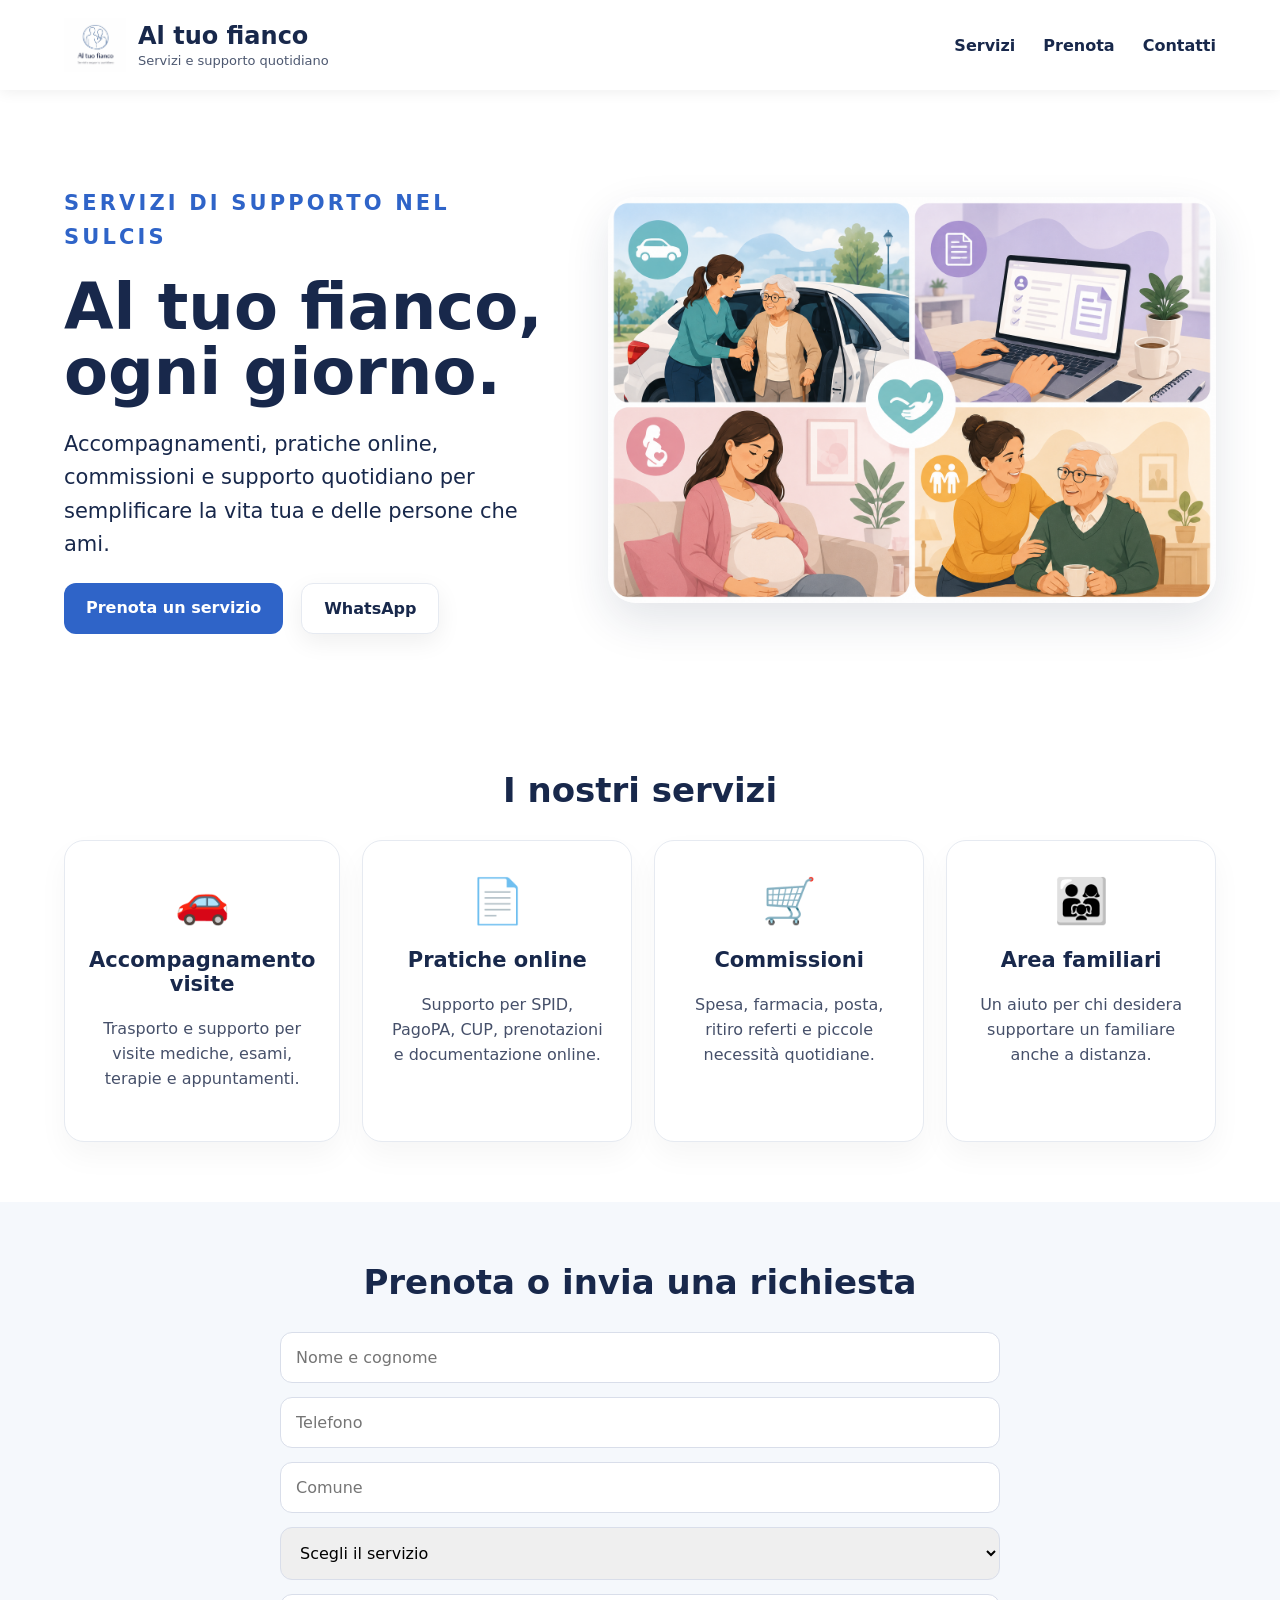
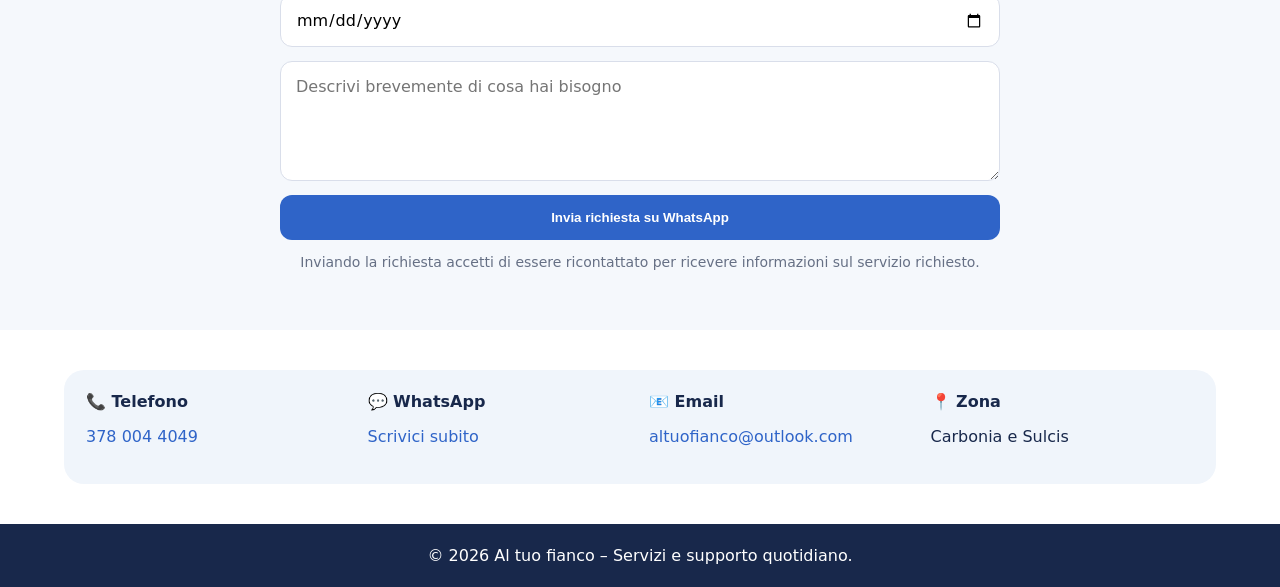
==== index.html @ 039724ca "Add files via upload" ====
<!doctype html>
<html lang="it">
<head>
  <meta charset="utf-8" />
  <meta name="viewport" content="width=device-width, initial-scale=1" />
  <title>Al tuo fianco</title>
  <meta name="theme-color" content="#1f3f70" />
  <link rel="manifest" href="manifest.json" />
  <link rel="stylesheet" href="style.css" />
</head>
<body>
<header class="topbar">
  <div class="brand">
    <img src="logo.jpeg" alt="Al tuo fianco">
    <div>
      <b>Al tuo fianco</b>
      <span>Servizi e supporto quotidiano</span>
    </div>
  </div>
  <nav>
    <a href="#servizi">Servizi</a>
    <a href="#prenota">Prenota</a>
    <a href="#contatti">Contatti</a>
  </nav>
</header>

<section class="hero">
  <div class="hero-text">
    <p class="eyebrow">Servizi di supporto nel Sulcis</p>
    <h1>Al tuo fianco,<br>ogni giorno.</h1>
    <p>Accompagnamenti, pratiche online, commissioni e supporto quotidiano per semplificare la vita tua e delle persone che ami.</p>
    <div class="actions">
      <a class="btn" href="#prenota">Prenota un servizio</a>
      <a class="btn light" target="_blank" href="https://wa.me/393780044049?text=Ciao%2C%20vorrei%20informazioni%20su%20un%20servizio%20di%20Al%20tuo%20fianco.">WhatsApp</a>
    </div>
  </div>
  <div class="hero-visual">
    <img src="hero.png" alt="Servizi Al tuo fianco: accompagnamenti, pratiche, supporto quotidiano e assistenza">
  </div>
</section>

<section id="servizi" class="section">
  <h2>I nostri servizi</h2>
  <div class="cards">
    <article><span>🚗</span><h3>Accompagnamento visite</h3><p>Trasporto e supporto per visite mediche, esami, terapie e appuntamenti.</p></article>
    <article><span>📄</span><h3>Pratiche online</h3><p>Supporto per SPID, PagoPA, CUP, prenotazioni e documentazione online.</p></article>
    <article><span>🛒</span><h3>Commissioni</h3><p>Spesa, farmacia, posta, ritiro referti e piccole necessità quotidiane.</p></article>
    <article><span>👨‍👩‍👧</span><h3>Area familiari</h3><p>Un aiuto per chi desidera supportare un familiare anche a distanza.</p></article>
  </div>
</section>

<section id="prenota" class="section form-section">
  <h2>Prenota o invia una richiesta</h2>
  <form id="requestForm">
    <input name="nome" placeholder="Nome e cognome" required>
    <input name="telefono" placeholder="Telefono" required>
    <input name="comune" placeholder="Comune" required>
    <select name="servizio" required>
      <option value="">Scegli il servizio</option>
      <option>Accompagnamento visite</option>
      <option>Pratiche online</option>
      <option>Commissioni</option>
      <option>Area familiari</option>
      <option>Altro</option>
    </select>
    <input name="data" type="date">
    <textarea name="note" placeholder="Descrivi brevemente di cosa hai bisogno"></textarea>
    <button type="submit">Invia richiesta su WhatsApp</button>
    <p class="privacy-note">Inviando la richiesta accetti di essere ricontattato per ricevere informazioni sul servizio richiesto.</p>
  </form>
</section>

<section id="contatti" class="contacts">
  <div><b>📞 Telefono</b><p><a href="tel:+393780044049">378 004 4049</a></p></div>
  <div><b>💬 WhatsApp</b><p><a target="_blank" href="https://wa.me/393780044049">Scrivici subito</a></p></div>
  <div><b>📧 Email</b><p><a href="mailto:altuofianco@outlook.com">altuofianco@outlook.com</a></p></div>
  <div><b>📍 Zona</b><p>Carbonia e Sulcis</p></div>
</section>

<footer>© 2026 Al tuo fianco – Servizi e supporto quotidiano.</footer>
<script src="app.js"></script>
</body>
</html>
---- style.css ----
:root{
  --blue:#18284b;
  --accent:#2f64c8;
  --soft:#f5f8fc;
  --green:#1b8f6a;
}

*{box-sizing:border-box}

html{scroll-behavior:smooth}

body{
  margin:0;
  font-family:system-ui,-apple-system,Segoe UI,Roboto,Arial,sans-serif;
  color:var(--blue);
  background:white;
}

.topbar{
  position:sticky;
  top:0;
  background:white;
  z-index:20;
  display:flex;
  align-items:center;
  justify-content:space-between;
  padding:14px 5%;
  box-shadow:0 2px 14px #0001;
}

.brand{
  display:flex;
  gap:12px;
  align-items:center;
}

.brand img{
  width:62px;
  height:62px;
  object-fit:contain;
}

.brand b{
  font-size:24px;
  display:block;
}

.brand span{
  font-size:13px;
  color:#4d5870;
}

nav{
  display:flex;
  gap:28px;
}

nav a{
  color:var(--blue);
  text-decoration:none;
  font-weight:700;
}

.hero{
  min-height:620px;
  display:grid;
  grid-template-columns:minmax(320px,0.9fr) minmax(420px,1.1fr);
  gap:46px;
  align-items:center;
  padding:70px 5%;
  background:#fff;
}

.hero-text{max-width:620px}

.eyebrow{
  text-transform:uppercase;
  letter-spacing:.15em;
  font-weight:800;
  color:#2f64c8;
}

h1{
  font-size:64px;
  line-height:1.02;
  margin:10px 0 22px;
}

h2{
  text-align:center;
  font-size:34px;
  margin:0 0 30px;
}

.hero p{
  font-size:21px;
  line-height:1.6;
}

.actions{
  display:flex;
  gap:18px;
  flex-wrap:wrap;
}

.btn,button{
  background:var(--accent);
  color:white;
  padding:15px 22px;
  border-radius:12px;
  text-decoration:none;
  border:0;
  font-weight:800;
  cursor:pointer;
}

.btn.light{
  background:white;
  color:var(--blue);
  box-shadow:0 8px 24px #0001;
  border:1px solid #e6eaf1;
}

.hero-visual{
  width:100%;
  border-radius:28px;
  overflow:hidden;
  box-shadow:0 18px 45px rgba(24,40,75,.12);
}

.hero-visual img{
  width:100%;
  display:block;
}

.section{padding:60px 5%}

.cards{
  display:grid;
  grid-template-columns:repeat(4,1fr);
  gap:22px;
}

.cards article{
  background:white;
  border:1px solid #e6eaf1;
  border-radius:20px;
  padding:34px 24px;
  text-align:center;
  box-shadow:0 14px 30px #0000000a;
}

.cards span{font-size:44px}
.cards h3{font-size:21px}
.cards p{line-height:1.55;color:#46506a}

.form-section{background:var(--soft)}

form{
  max-width:720px;
  margin:auto;
  display:grid;
  gap:14px;
}

input,select,textarea{
  width:100%;
  padding:15px;
  border:1px solid #d9deea;
  border-radius:12px;
  font:inherit;
}

textarea{min-height:120px}

.privacy-note{
  margin:0;
  color:#667085;
  font-size:14px;
  text-align:center;
}

.contacts{
  margin:40px 5%;
  background:#f0f5fb;
  border-radius:20px;
  padding:22px;
  display:grid;
  grid-template-columns:repeat(4,1fr);
  gap:18px;
}

.contacts a{
  color:var(--accent);
  text-decoration:none;
}

footer{
  text-align:center;
  background:var(--blue);
  color:white;
  padding:22px;
}

@media(max-width:1000px){
  .hero{
    grid-template-columns:1fr;
    padding:44px 6%;
  }
  .hero-text{max-width:100%}
  h1{font-size:50px}
  .cards{grid-template-columns:repeat(2,1fr)}
}

@media(max-width:800px){
  .topbar{align-items:flex-start}
  .brand b{font-size:19px}
  nav{display:none}
  h1{font-size:44px}
  .hero p{font-size:18px}
  .cards,.contacts{grid-template-columns:1fr}
}
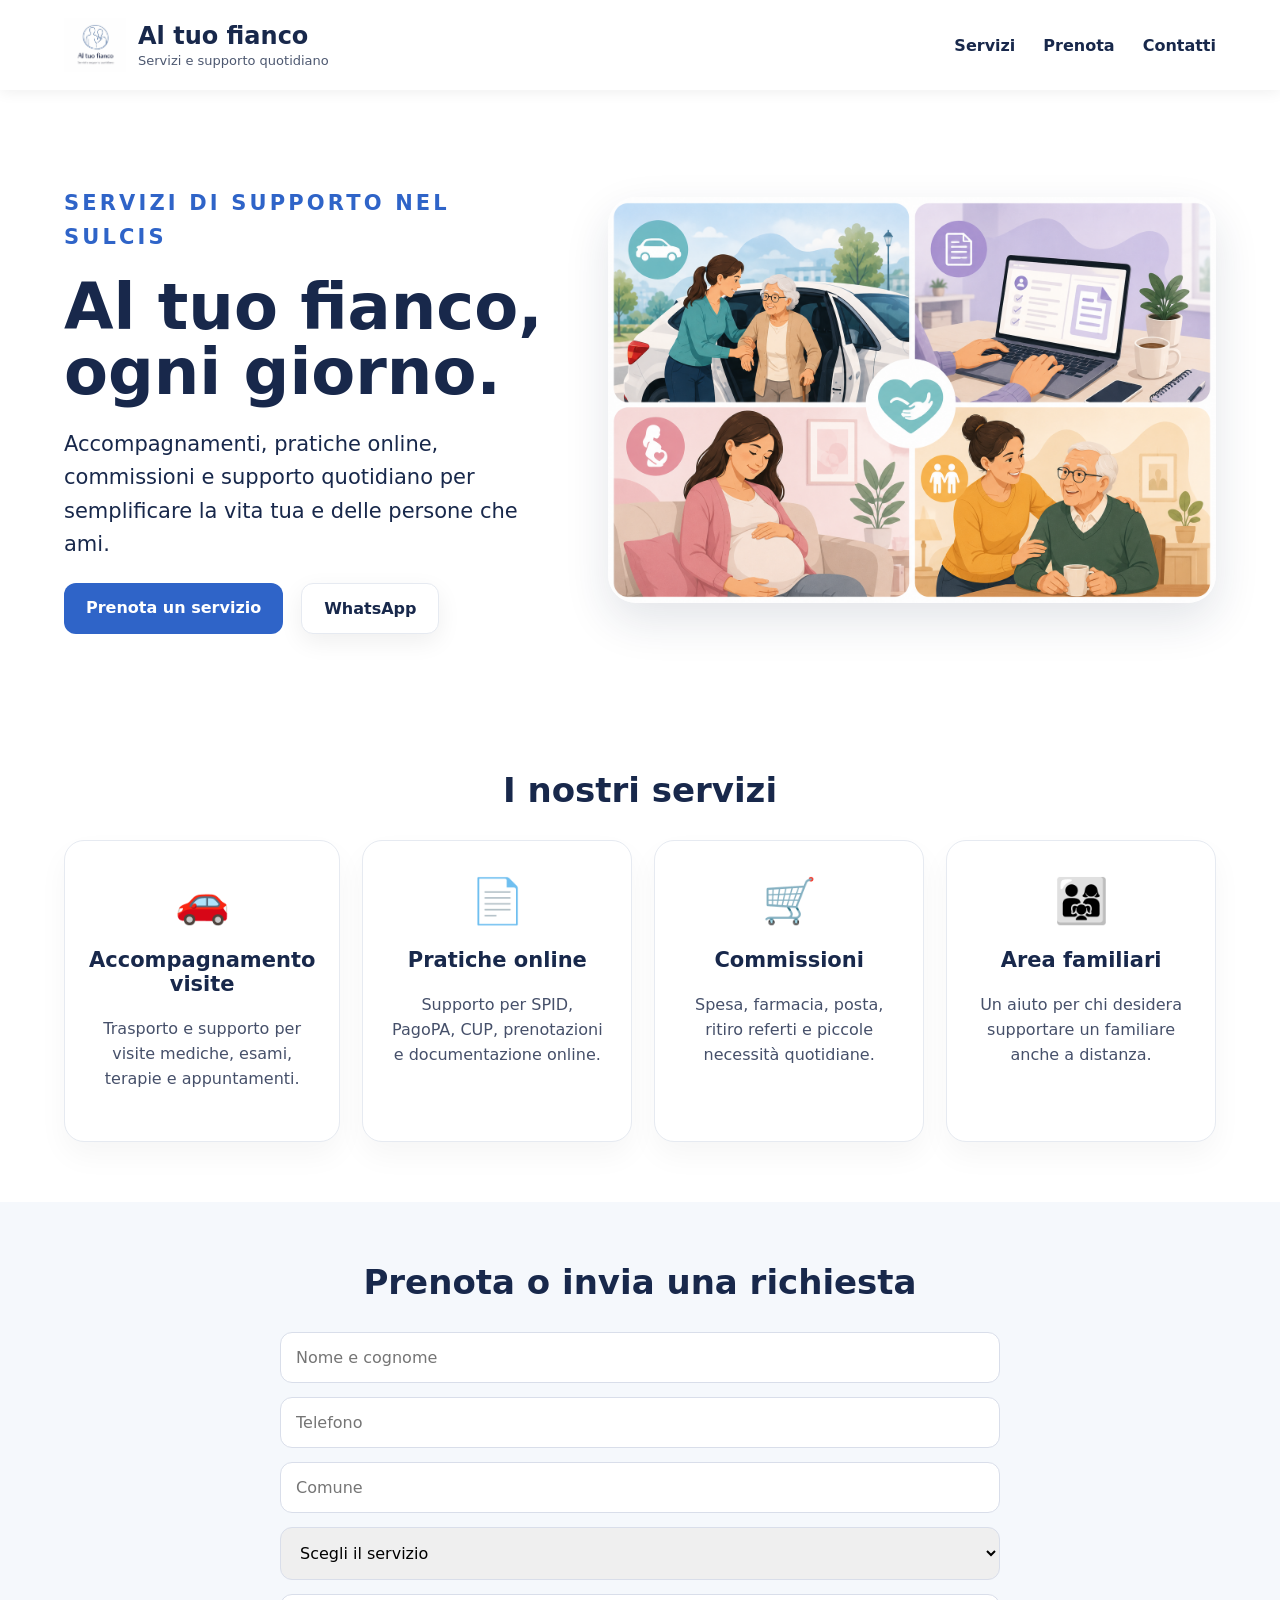
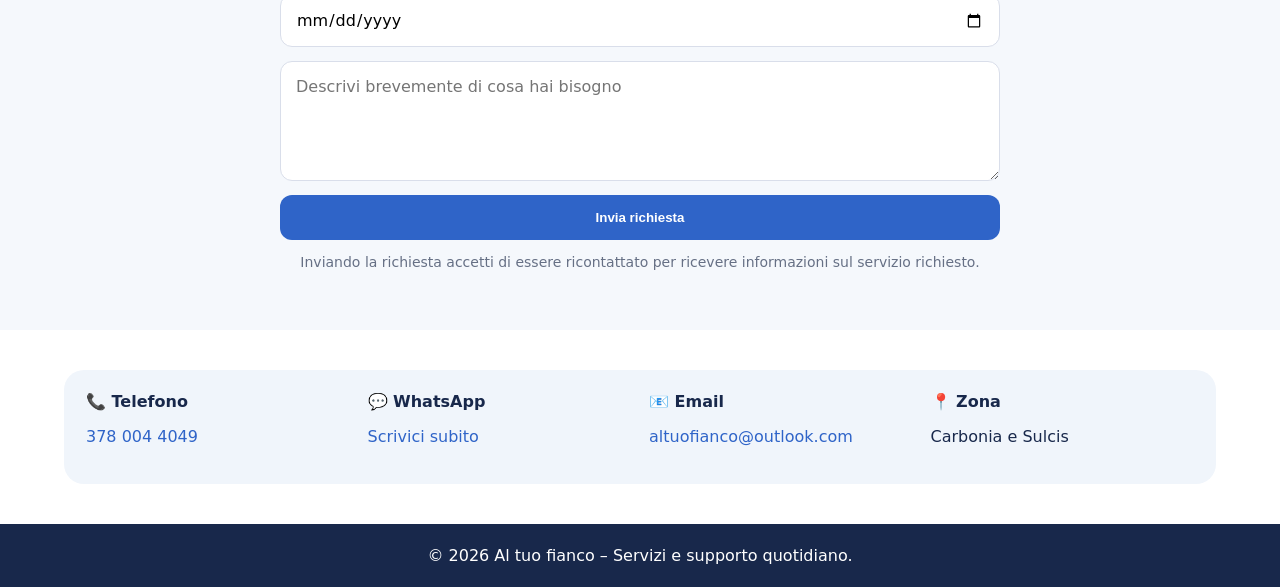
==== commit 8cd88e4e: "Update index.html" ====
--- a/index.html
+++ b/index.html
@@ -51,7 +51,10 @@
 
 <section id="prenota" class="section form-section">
   <h2>Prenota o invia una richiesta</h2>
-  <form id="requestForm">
+  <form id="requestForm" action="https://formsubmit.co/altuofianco@outlook.com" method="POST">
+   <input type="hidden" name="_subject" value="Nuova richiesta da Al tuo fianco Sulcis">
+<input type="hidden" name="_captcha" value="false">
+<input type="hidden" name="_template" value="table"> 
     <input name="nome" placeholder="Nome e cognome" required>
     <input name="telefono" placeholder="Telefono" required>
     <input name="comune" placeholder="Comune" required>
@@ -65,7 +68,7 @@
     </select>
     <input name="data" type="date">
     <textarea name="note" placeholder="Descrivi brevemente di cosa hai bisogno"></textarea>
-    <button type="submit">Invia richiesta su WhatsApp</button>
+    <button type="submit">Invia richiesta </button>
     <p class="privacy-note">Inviando la richiesta accetti di essere ricontattato per ricevere informazioni sul servizio richiesto.</p>
   </form>
 </section>
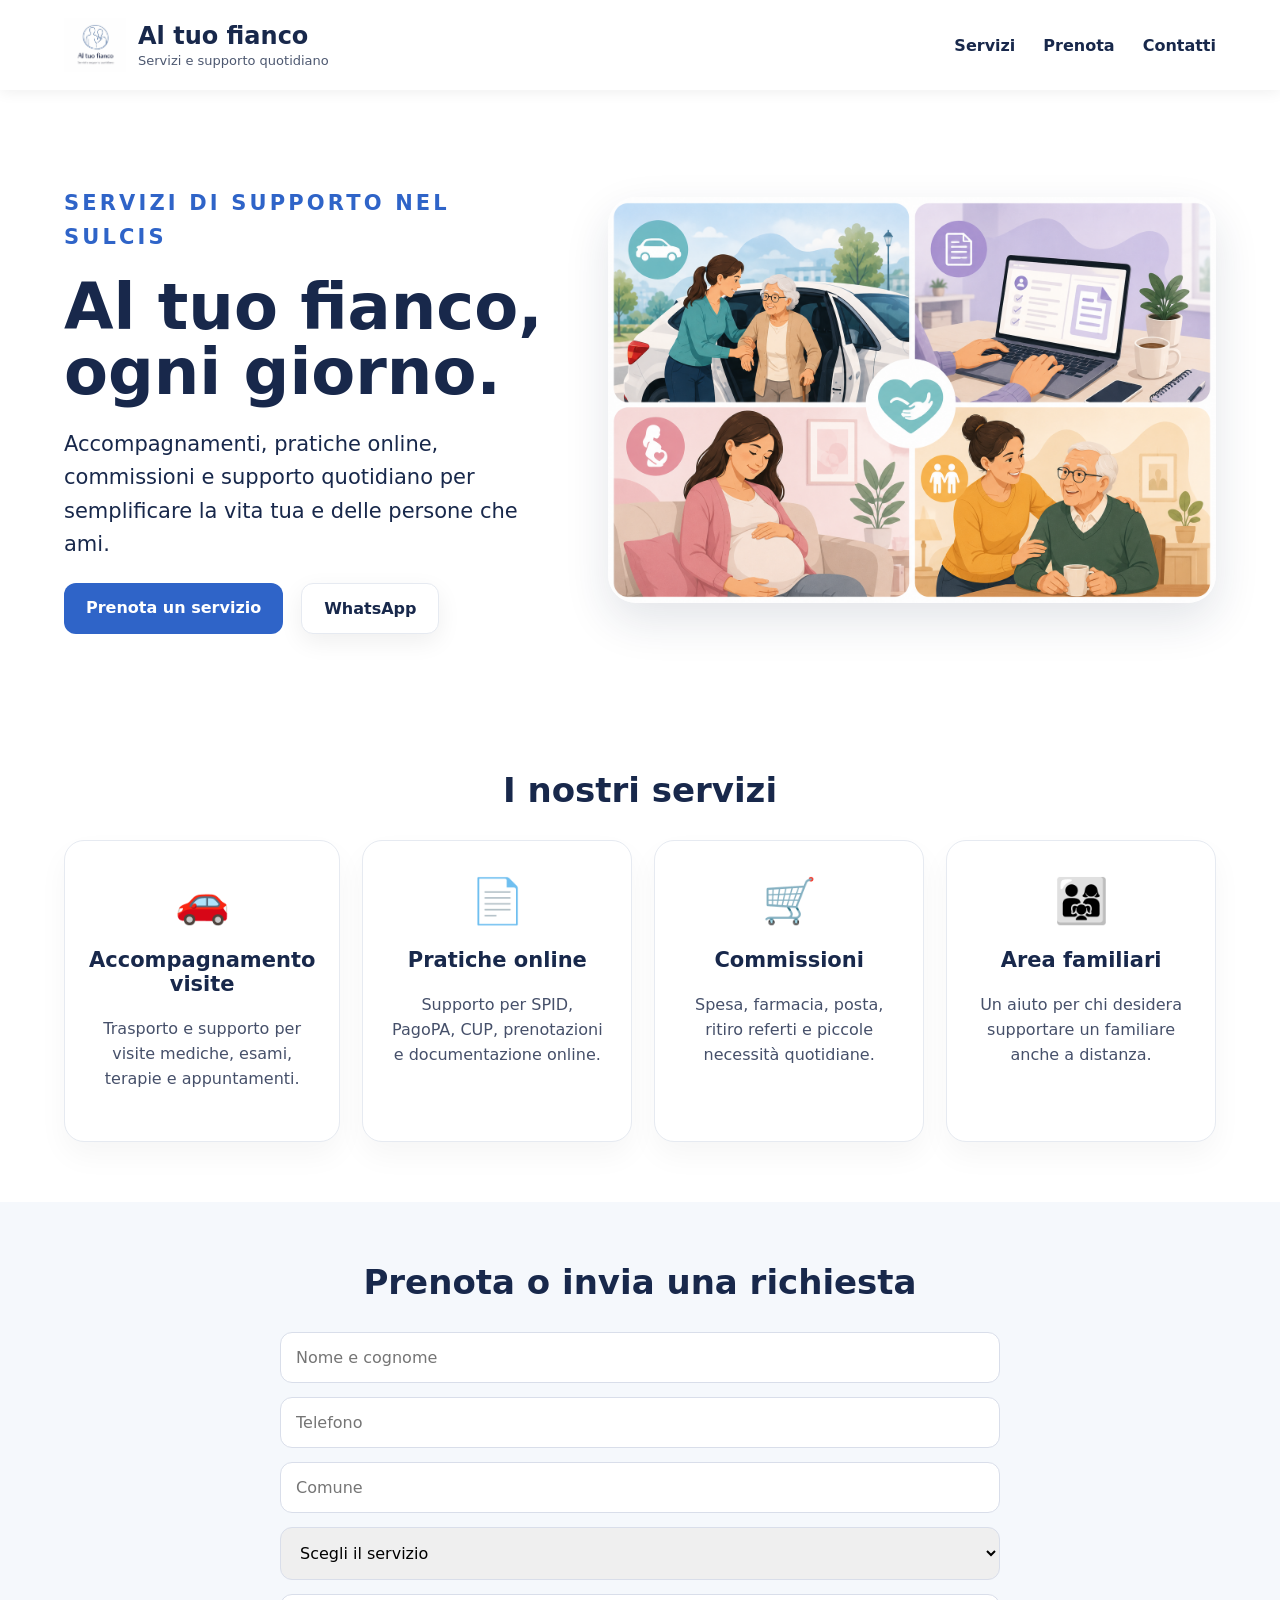
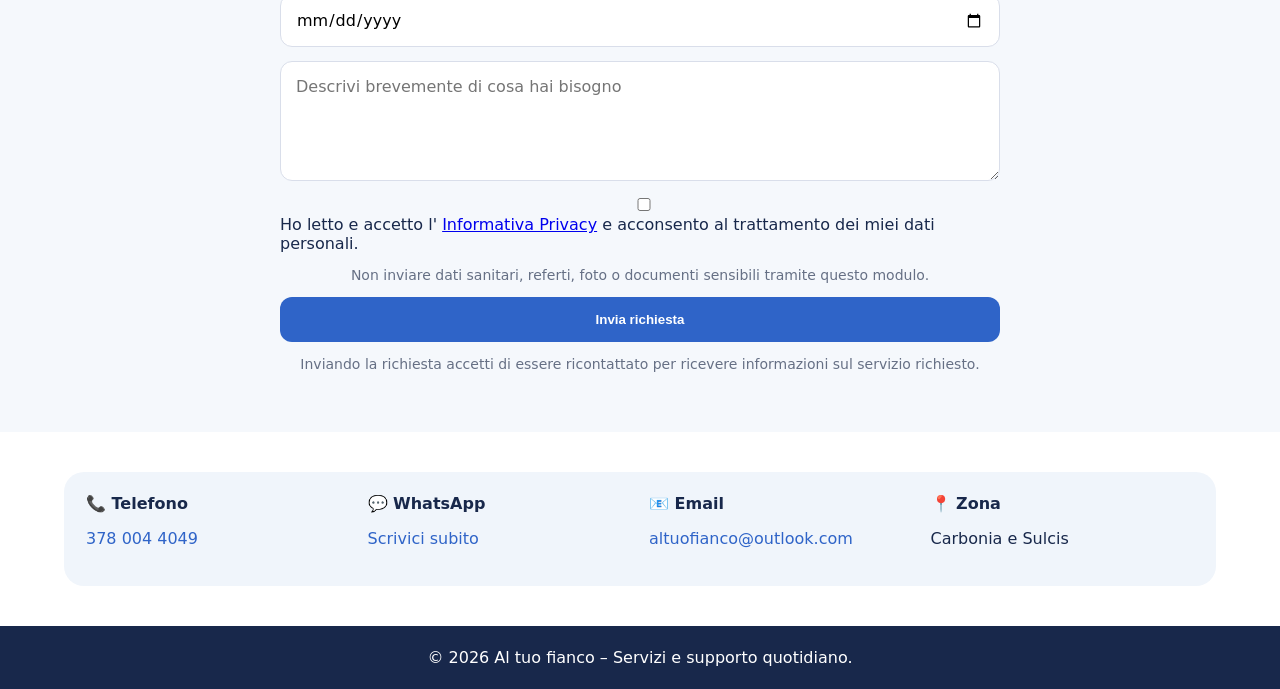
==== commit 96b2137e: "Enhance form with privacy consent and notes Added privacy checkbox and notes to the form." ====
--- a/index.html
+++ b/index.html
@@ -68,6 +68,16 @@
     </select>
     <input name="data" type="date">
     <textarea name="note" placeholder="Descrivi brevemente di cosa hai bisogno"></textarea>
+    <label class="privacy-check">
+  <input type="checkbox" name="privacy" required>
+  Ho letto e accetto l'
+  <a href="privacy.html" target="_blank">Informativa Privacy</a>
+  e acconsento al trattamento dei miei dati personali.
+</label>
+
+<p class="privacy-note">
+  Non inviare dati sanitari, referti, foto o documenti sensibili tramite questo modulo.
+</p>
     <button type="submit">Invia richiesta </button>
     <p class="privacy-note">Inviando la richiesta accetti di essere ricontattato per ricevere informazioni sul servizio richiesto.</p>
   </form>
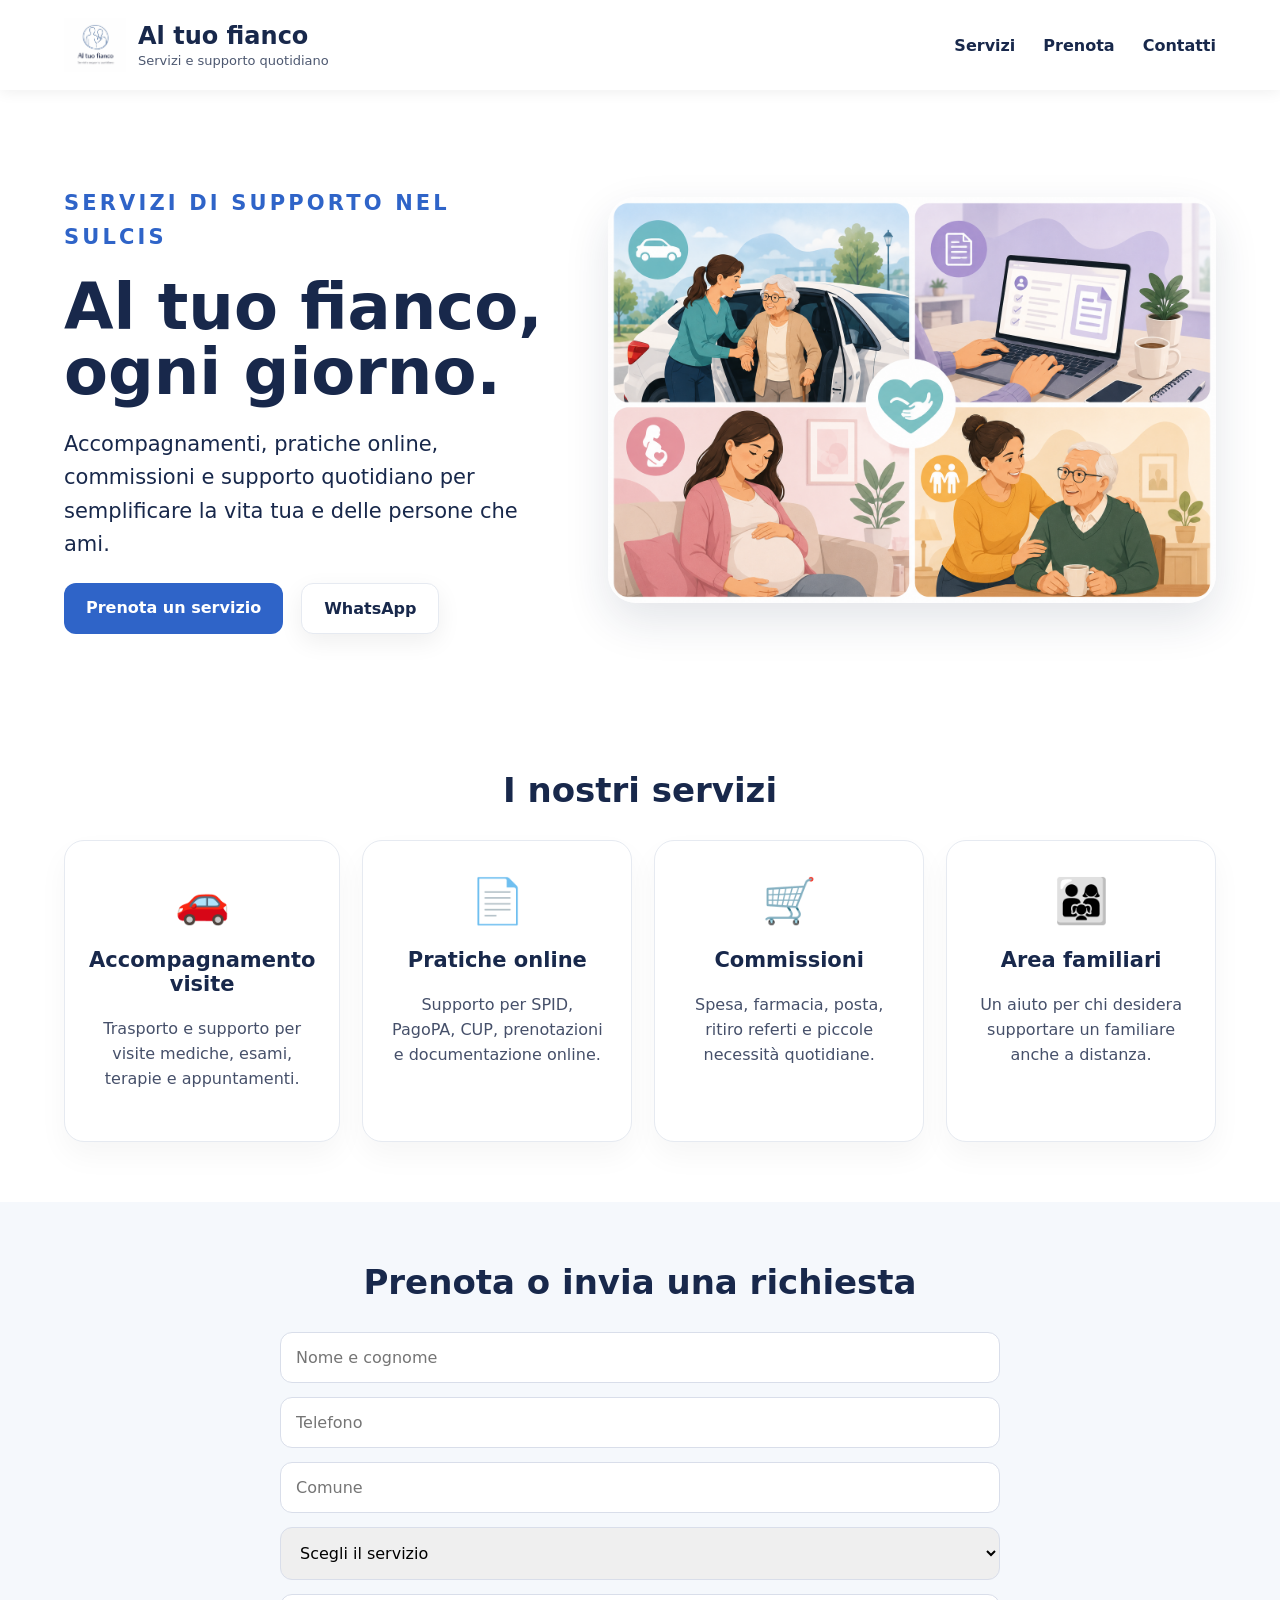
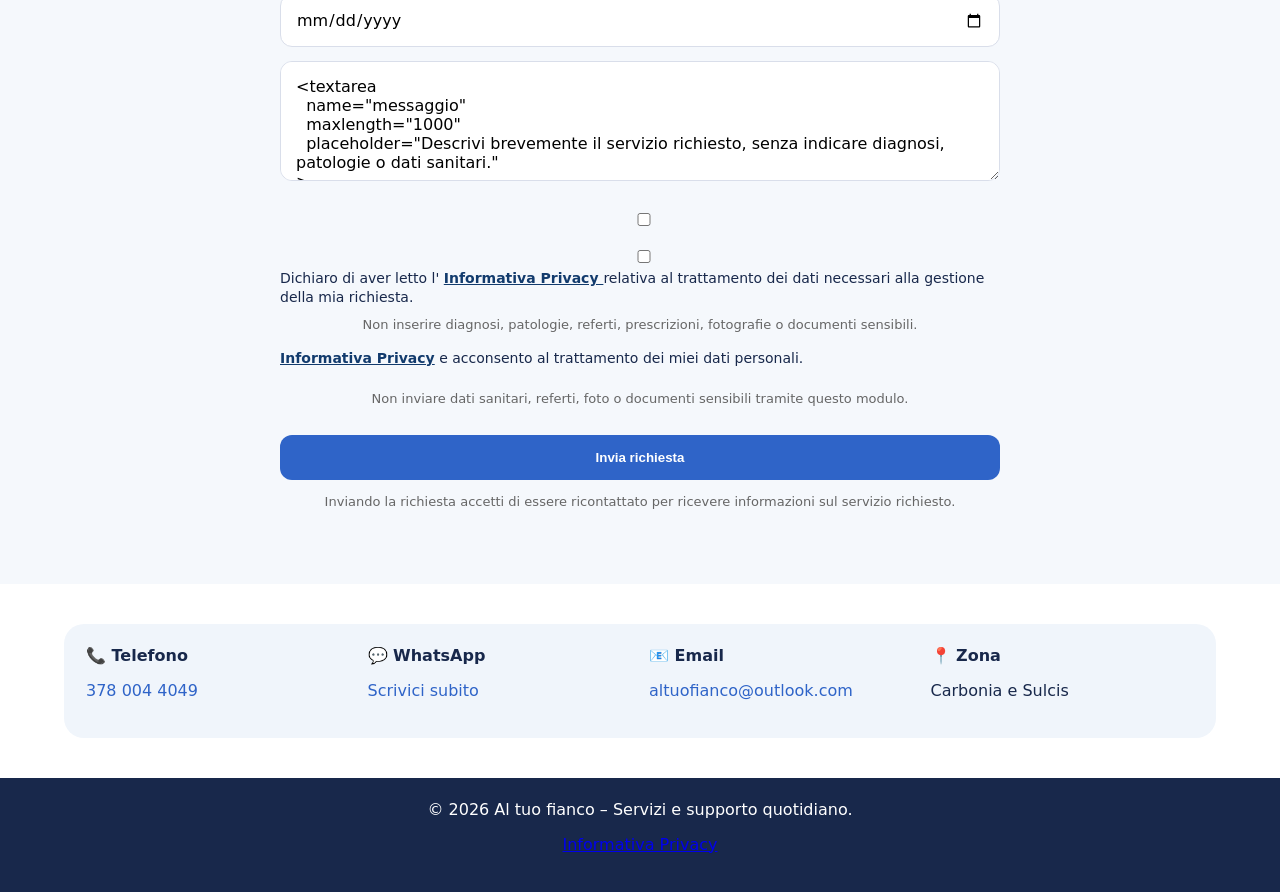
==== commit 8f46c761: "Update index.html" ====
--- a/index.html
+++ b/index.html
@@ -67,10 +67,30 @@
       <option>Altro</option>
     </select>
     <input name="data" type="date">
-    <textarea name="note" placeholder="Descrivi brevemente di cosa hai bisogno"></textarea>
+    <textarea name="note" placeholder="Descrivi brevemente di cosa hai bisogno"><textarea
+  name="messaggio"
+  maxlength="1000"
+  placeholder="Descrivi brevemente il servizio richiesto, senza indicare diagnosi, patologie o dati sanitari."
+></textarea>
     <label class="privacy-check">
   <input type="checkbox" name="privacy" required>
-  Ho letto e accetto l'
+ <label class="privacy-check">
+  <input
+    type="checkbox"
+    name="presa_visione_privacy"
+    value="confermata"
+    required
+  >
+  Dichiaro di aver letto l'
+  <a href="/privacy.html" target="_blank" rel="noopener">
+    Informativa Privacy
+  </a>
+  relativa al trattamento dei dati necessari alla gestione della mia richiesta.
+</label>
+
+<p class="privacy-note">
+  Non inserire diagnosi, patologie, referti, prescrizioni, fotografie o documenti sensibili.
+</p>
   <a href="privacy.html" target="_blank">Informativa Privacy</a>
   e acconsento al trattamento dei miei dati personali.
 </label>
@@ -90,7 +110,9 @@
   <div><b>📍 Zona</b><p>Carbonia e Sulcis</p></div>
 </section>
 
-<footer>© 2026 Al tuo fianco – Servizi e supporto quotidiano.</footer>
+<footer>© 2026 Al tuo fianco – Servizi e supporto quotidiano.<p>
+  <a href="/privacy.html">Informativa Privacy</a>
+</p></footer>
 <script src="app.js"></script>
 </body>
 </html>
--- a/style.css
+++ b/style.css
@@ -220,3 +220,25 @@
   .hero p{font-size:18px}
   .cards,.contacts{grid-template-columns:1fr}
 }
+.privacy-check {
+  display: block;
+  margin: 15px 0 8px;
+  font-size: 14px;
+  line-height: 1.4;
+}
+
+.privacy-check input {
+  margin-right: 8px;
+}
+
+.privacy-check a {
+  color: #123b6d;
+  font-weight: bold;
+  text-decoration: underline;
+}
+
+.privacy-note {
+  font-size: 13px;
+  color: #666;
+  margin-bottom: 15px;
+}
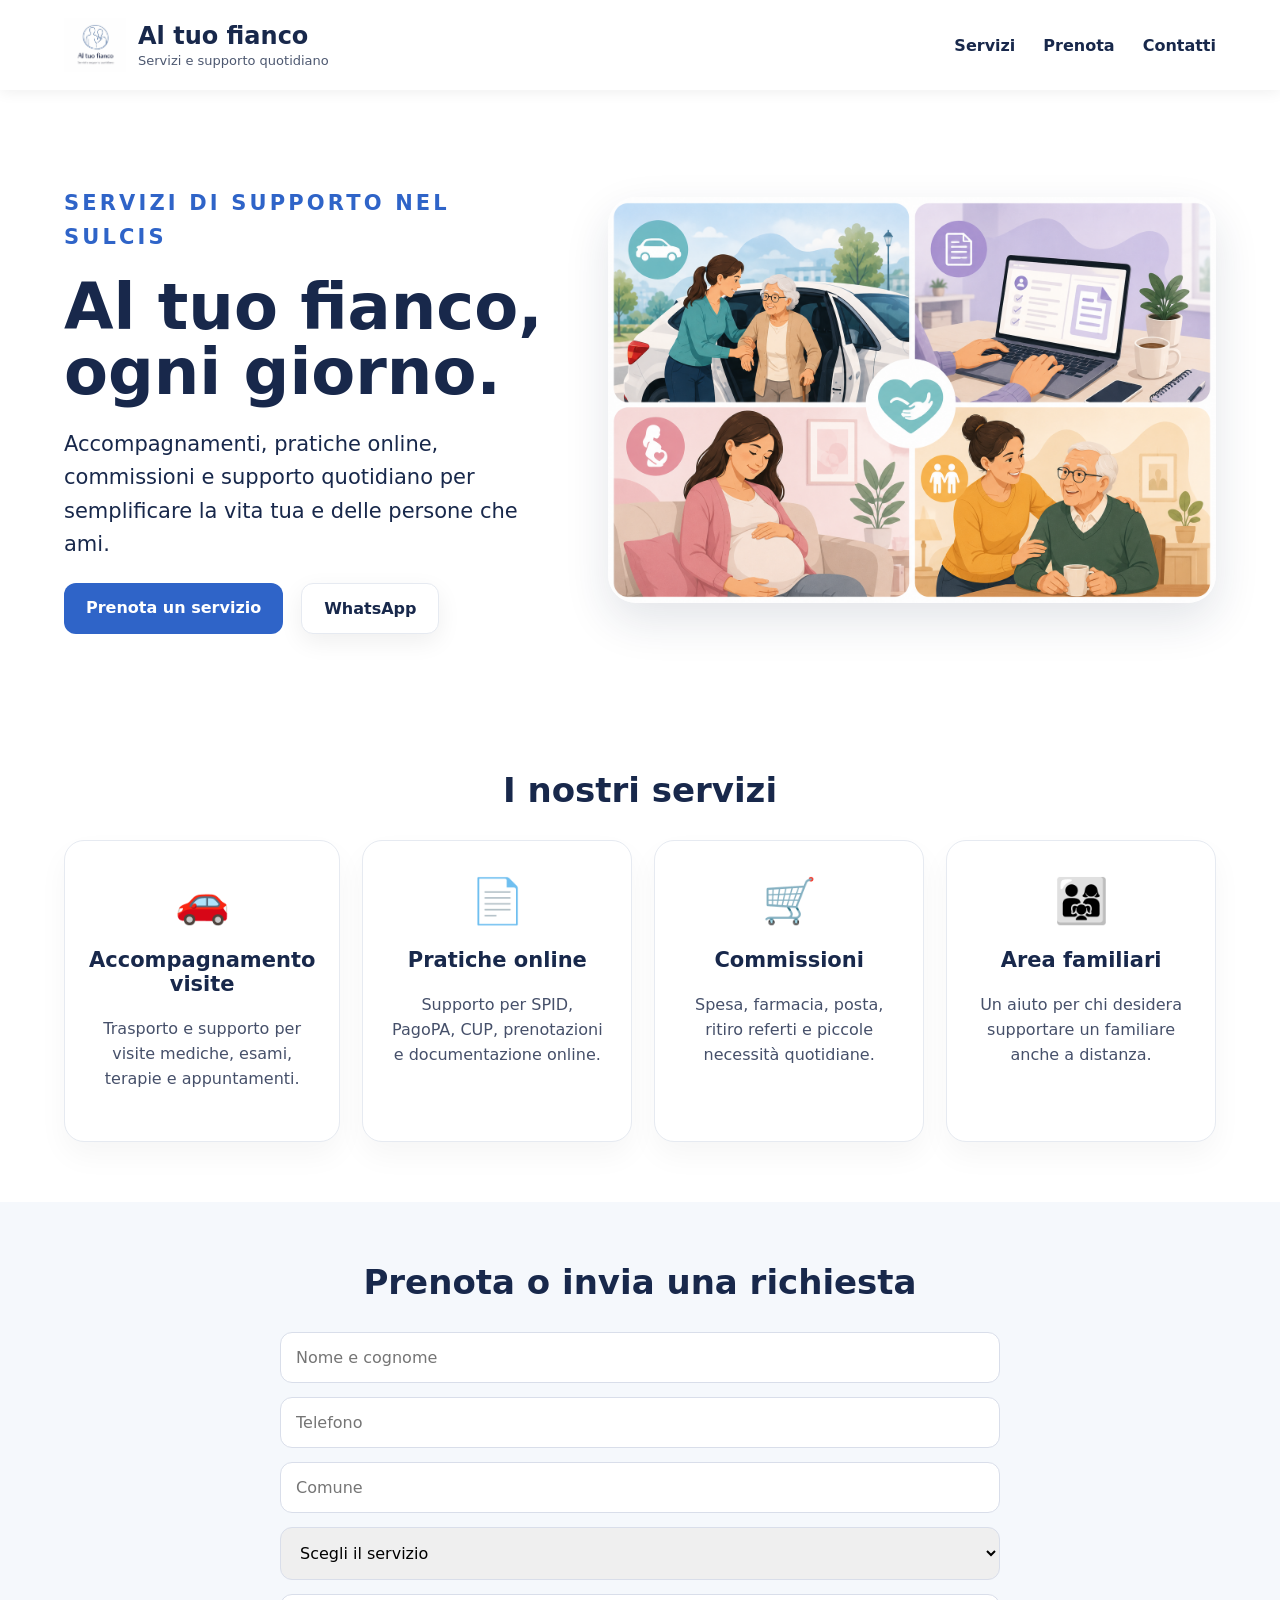
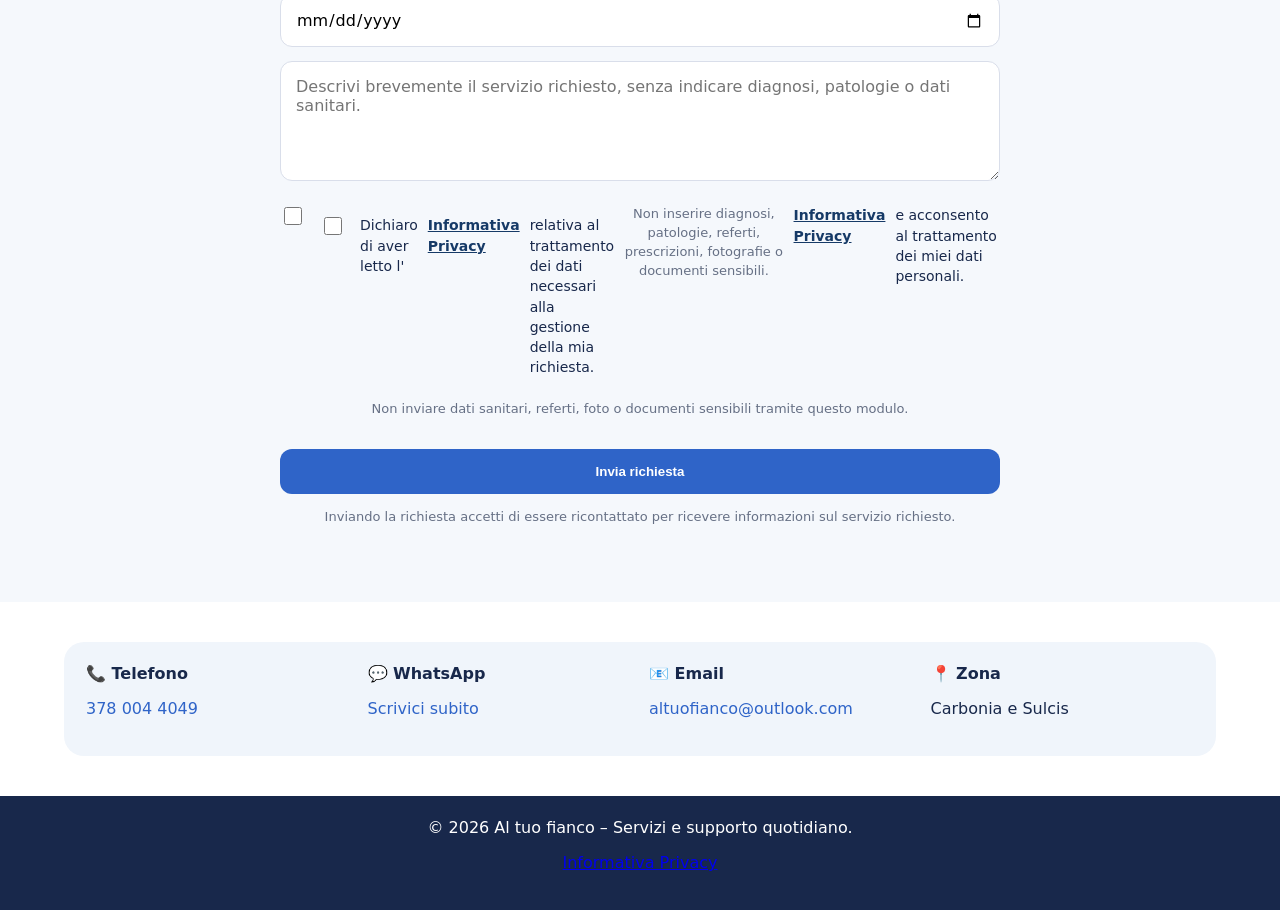
==== commit 093565cb: "Update index.html" ====
--- a/index.html
+++ b/index.html
@@ -67,9 +67,9 @@
       <option>Altro</option>
     </select>
     <input name="data" type="date">
-    <textarea name="note" placeholder="Descrivi brevemente di cosa hai bisogno"><textarea
+    <textarea
   name="messaggio"
-  maxlength="1000"
+  maxlength="500"
   placeholder="Descrivi brevemente il servizio richiesto, senza indicare diagnosi, patologie o dati sanitari."
 ></textarea>
     <label class="privacy-check">
--- a/style.css
+++ b/style.css
@@ -242,3 +242,31 @@
   color: #666;
   margin-bottom: 15px;
 }
+.privacy-check{
+  display:flex;
+  align-items:flex-start;
+  gap:10px;
+  margin:10px 0 4px;
+  font-size:14px;
+  line-height:1.45;
+}
+
+.privacy-check input{
+  width:18px;
+  height:18px;
+  margin-top:2px;
+  flex:0 0 auto;
+}
+
+.privacy-check a{
+  color:#163a67;
+  font-weight:700;
+  text-decoration:underline;
+}
+
+.privacy-note{
+  margin:0 0 16px;
+  font-size:13px;
+  line-height:1.45;
+  color:#667085;
+}
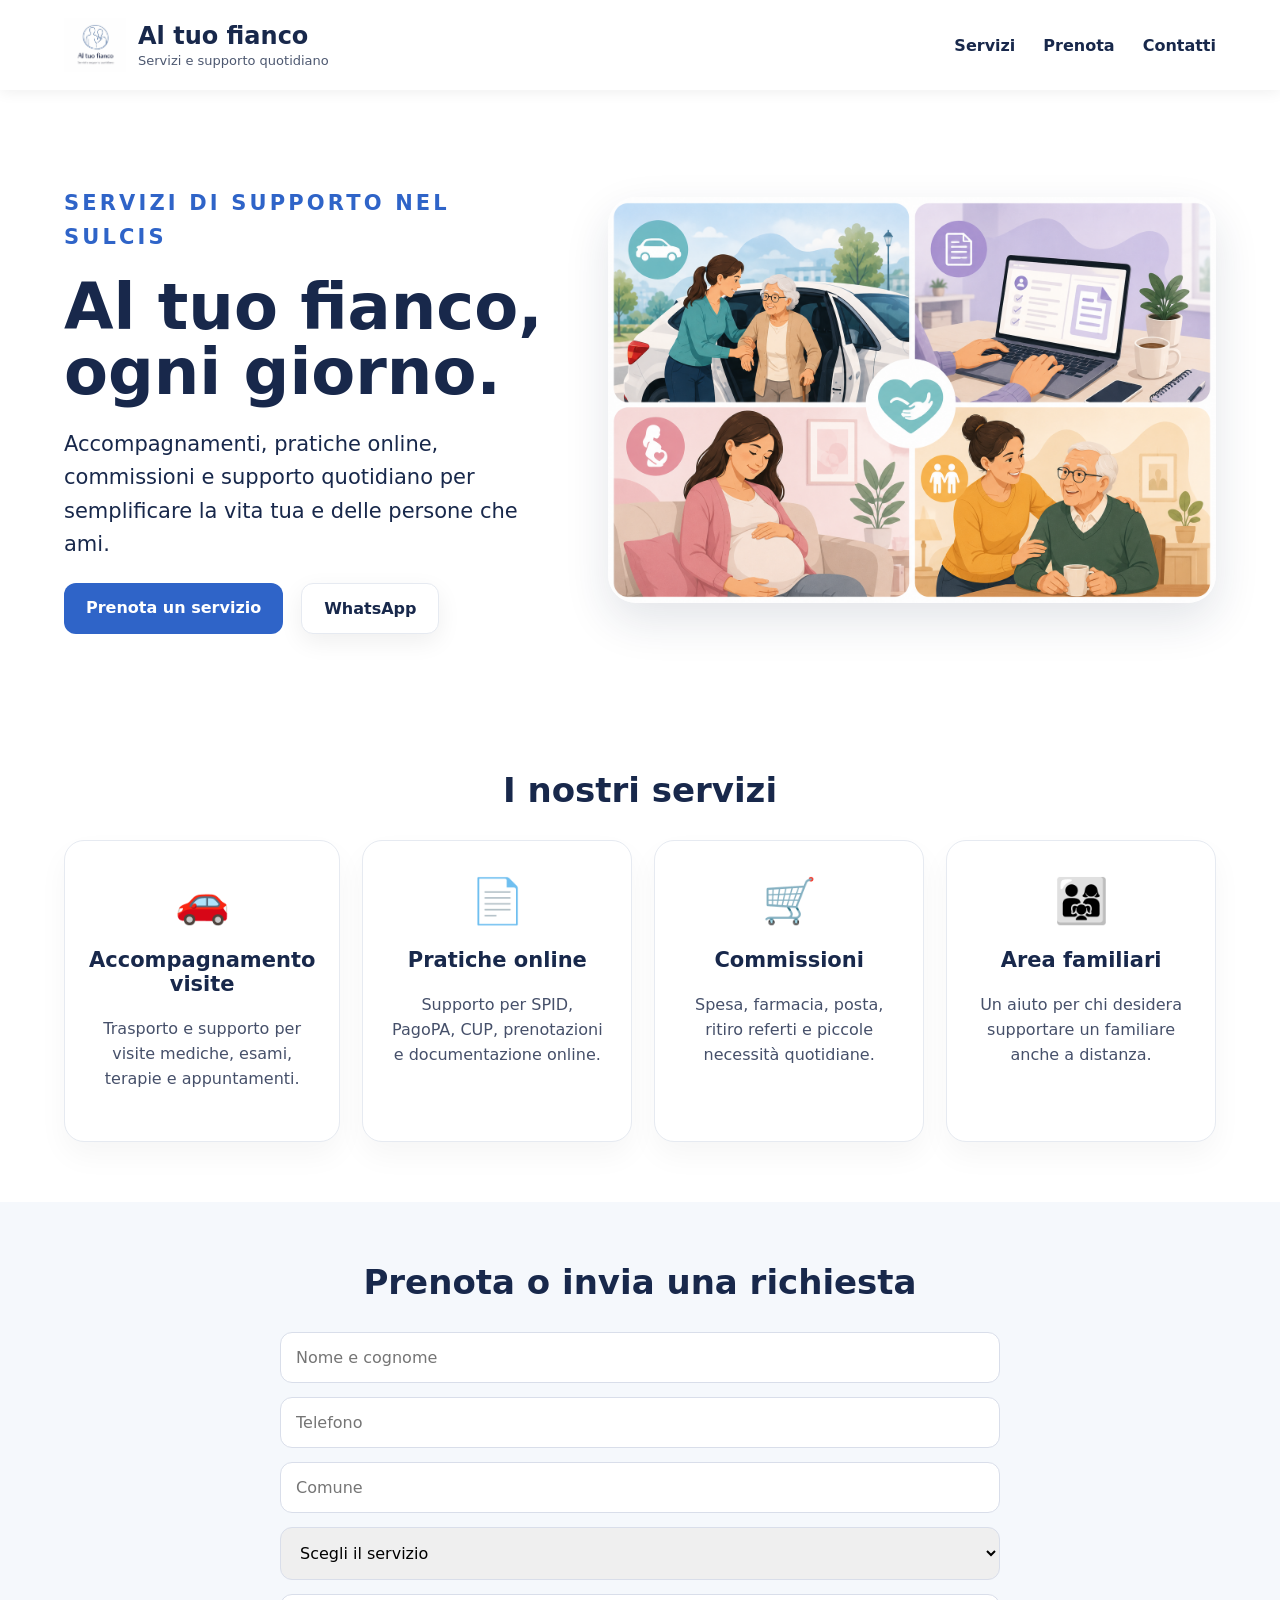
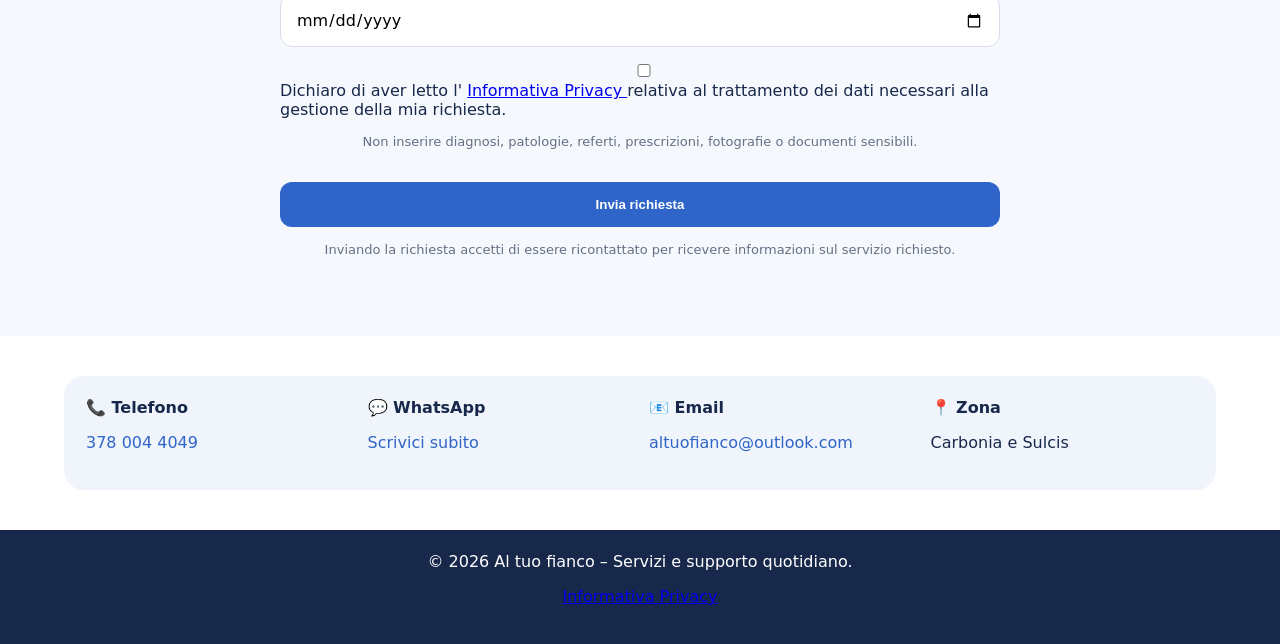
==== commit d20e1ee2: "Update index.html" ====
--- a/index.html
+++ b/index.html
@@ -67,36 +67,26 @@
       <option>Altro</option>
     </select>
     <input name="data" type="date">
-    <textarea
-  name="messaggio"
-  maxlength="500"
-  placeholder="Descrivi brevemente il servizio richiesto, senza indicare diagnosi, patologie o dati sanitari."
-></textarea>
-    <label class="privacy-check">
-  <input type="checkbox" name="privacy" required>
- <label class="privacy-check">
+<div class="privacy-consent">
   <input
     type="checkbox"
+    id="privacy-ack"
     name="presa_visione_privacy"
     value="confermata"
     required
   >
-  Dichiaro di aver letto l'
-  <a href="/privacy.html" target="_blank" rel="noopener">
-    Informativa Privacy
-  </a>
-  relativa al trattamento dei dati necessari alla gestione della mia richiesta.
-</label>
+
+  <label for="privacy-ack">
+    Dichiaro di aver letto l'
+    <a href="/privacy.html" target="_blank" rel="noopener">
+      Informativa Privacy
+    </a>
+    relativa al trattamento dei dati necessari alla gestione della mia richiesta.
+  </label>
+</div>
 
 <p class="privacy-note">
   Non inserire diagnosi, patologie, referti, prescrizioni, fotografie o documenti sensibili.
-</p>
-  <a href="privacy.html" target="_blank">Informativa Privacy</a>
-  e acconsento al trattamento dei miei dati personali.
-</label>
-
-<p class="privacy-note">
-  Non inviare dati sanitari, referti, foto o documenti sensibili tramite questo modulo.
 </p>
     <button type="submit">Invia richiesta </button>
     <p class="privacy-note">Inviando la richiesta accetti di essere ricontattato per ricevere informazioni sul servizio richiesto.</p>
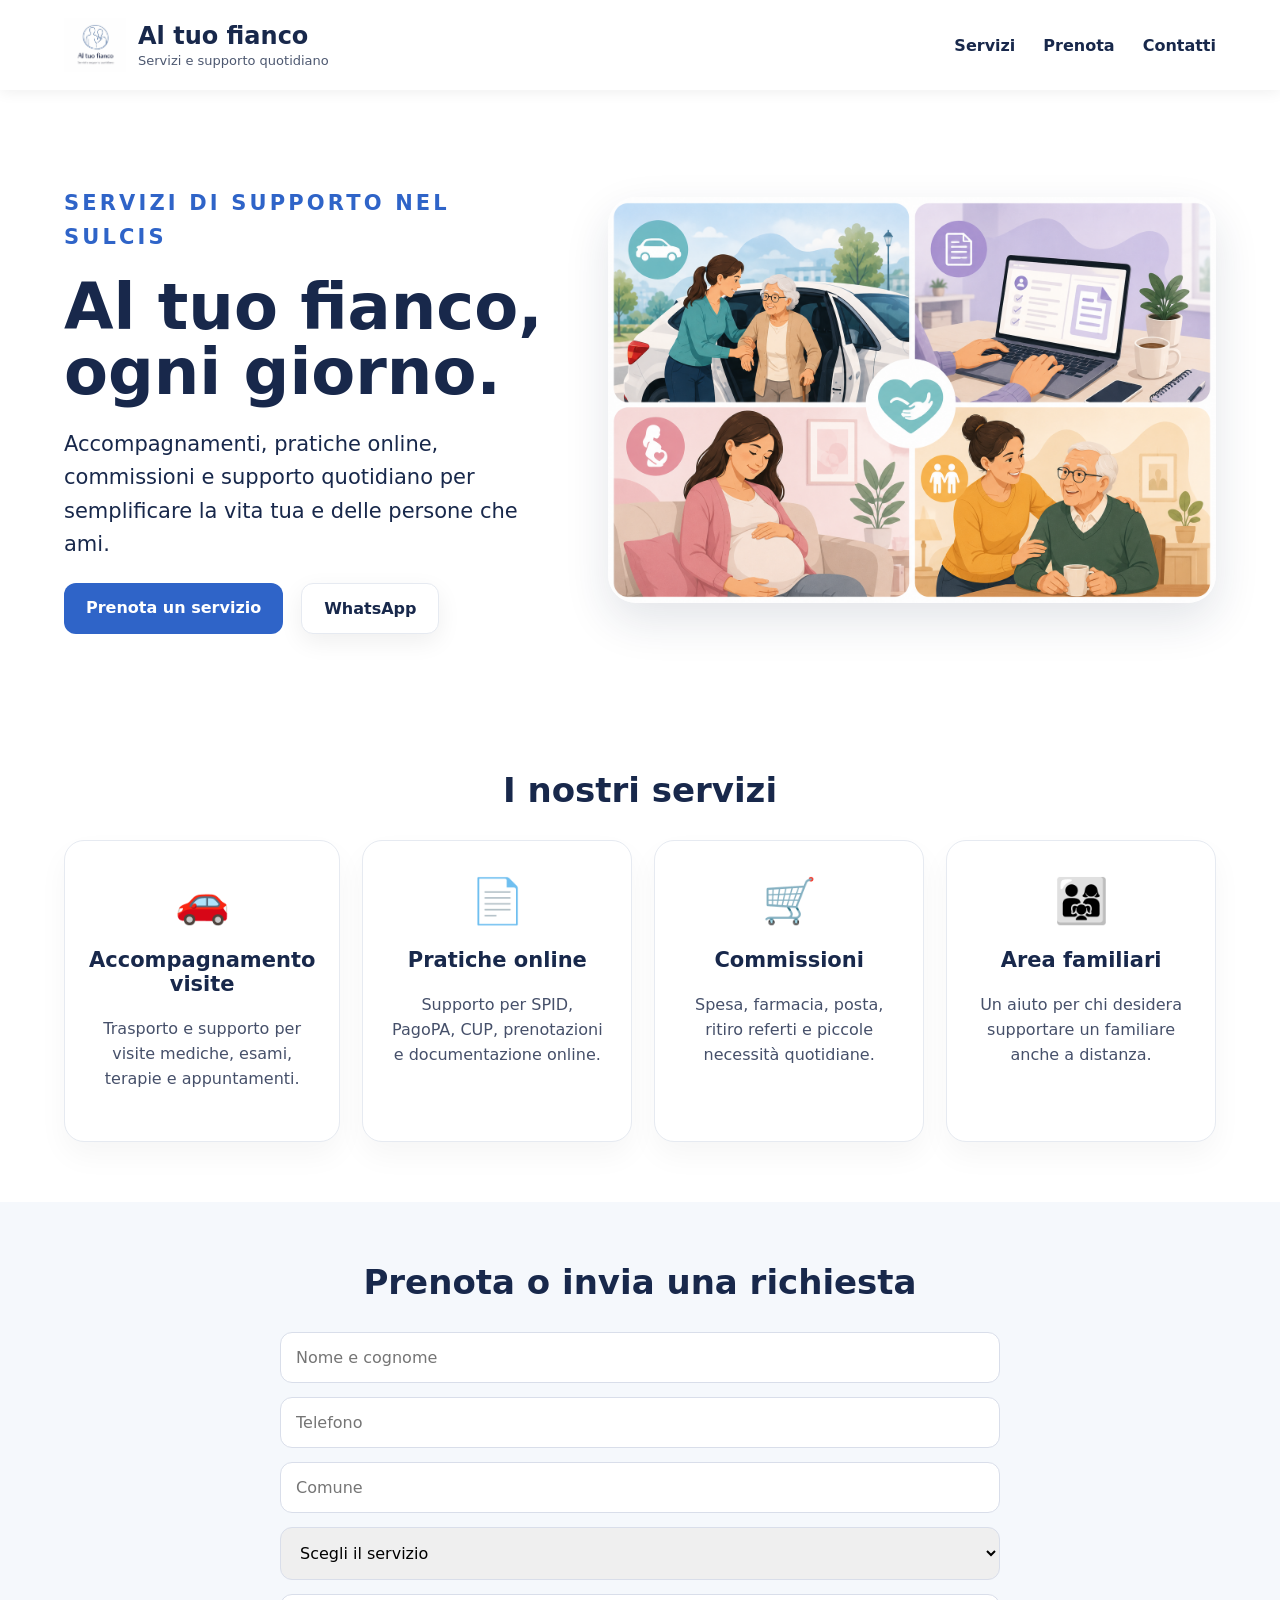
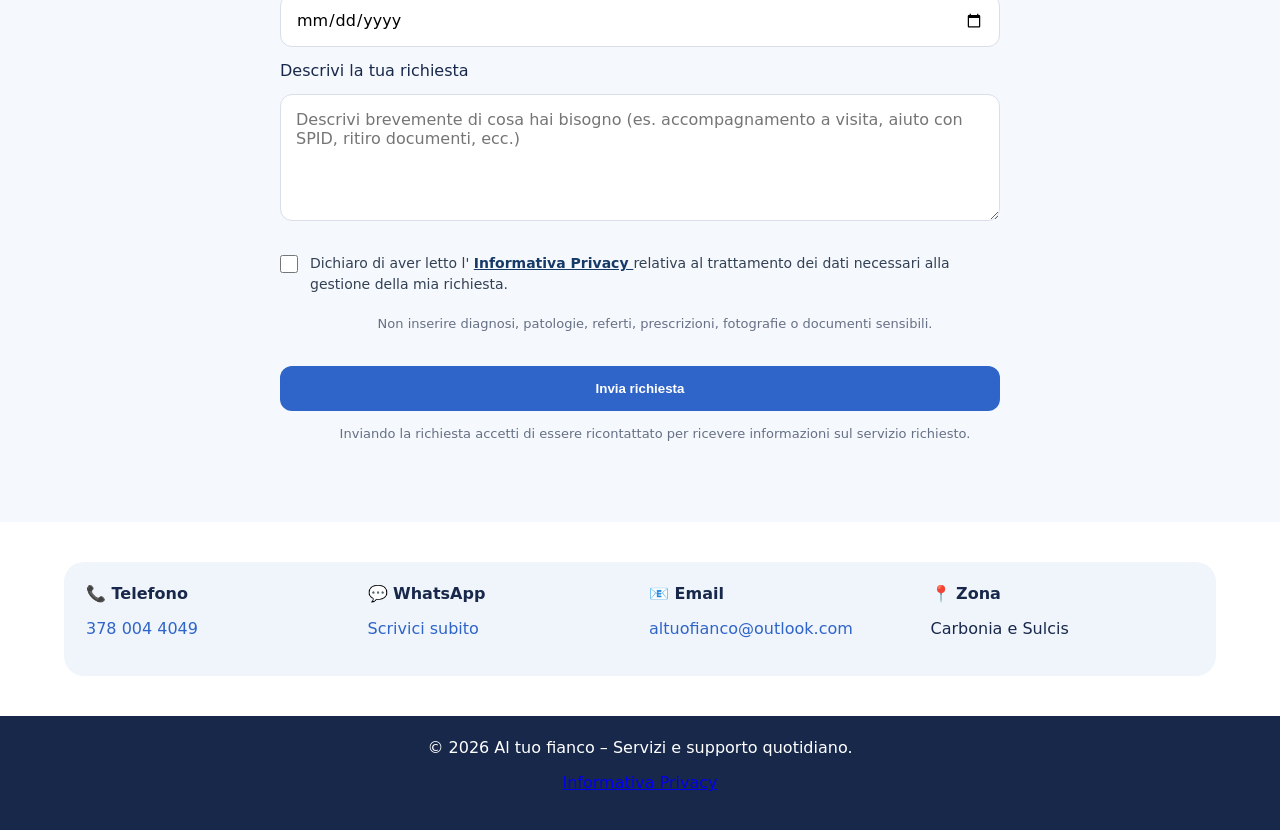
==== commit 6e6ed7af: "Update index.html" ====
--- a/index.html
+++ b/index.html
@@ -67,6 +67,15 @@
       <option>Altro</option>
     </select>
     <input name="data" type="date">
+    <label for="messaggio">Descrivi la tua richiesta</label>
+
+<textarea
+  id="messaggio"
+  name="messaggio"
+  rows="5"
+  placeholder="Descrivi brevemente di cosa hai bisogno (es. accompagnamento a visita, aiuto con SPID, ritiro documenti, ecc.)"
+  required>
+</textarea>
 <div class="privacy-consent">
   <input
     type="checkbox"
--- a/style.css
+++ b/style.css
@@ -220,53 +220,40 @@
   .hero p{font-size:18px}
   .cards,.contacts{grid-template-columns:1fr}
 }
-.privacy-check {
+
+.privacy-consent {
+  display: grid;
+  grid-template-columns: 20px 1fr;
+  gap: 10px;
+  align-items: start;
+  margin: 18px 0 6px;
+}
+
+.privacy-consent input {
+  width: 18px;
+  height: 18px;
+  margin: 2px 0 0;
+  cursor: pointer;
+}
+
+.privacy-consent label {
   display: block;
-  margin: 15px 0 8px;
+  margin: 0;
   font-size: 14px;
-  line-height: 1.4;
-}
-
-.privacy-check input {
-  margin-right: 8px;
-}
-
-.privacy-check a {
-  color: #123b6d;
-  font-weight: bold;
+  line-height: 1.5;
+  color: #334155;
+  cursor: pointer;
+}
+
+.privacy-consent a {
+  color: #163a67;
+  font-weight: 700;
   text-decoration: underline;
 }
 
 .privacy-note {
+  margin: 0 0 18px 30px;
   font-size: 13px;
-  color: #666;
-  margin-bottom: 15px;
-}
-.privacy-check{
-  display:flex;
-  align-items:flex-start;
-  gap:10px;
-  margin:10px 0 4px;
-  font-size:14px;
-  line-height:1.45;
-}
-
-.privacy-check input{
-  width:18px;
-  height:18px;
-  margin-top:2px;
-  flex:0 0 auto;
-}
-
-.privacy-check a{
-  color:#163a67;
-  font-weight:700;
-  text-decoration:underline;
-}
-
-.privacy-note{
-  margin:0 0 16px;
-  font-size:13px;
-  line-height:1.45;
-  color:#667085;
-}
+  line-height: 1.45;
+  color: #667085;
+}
